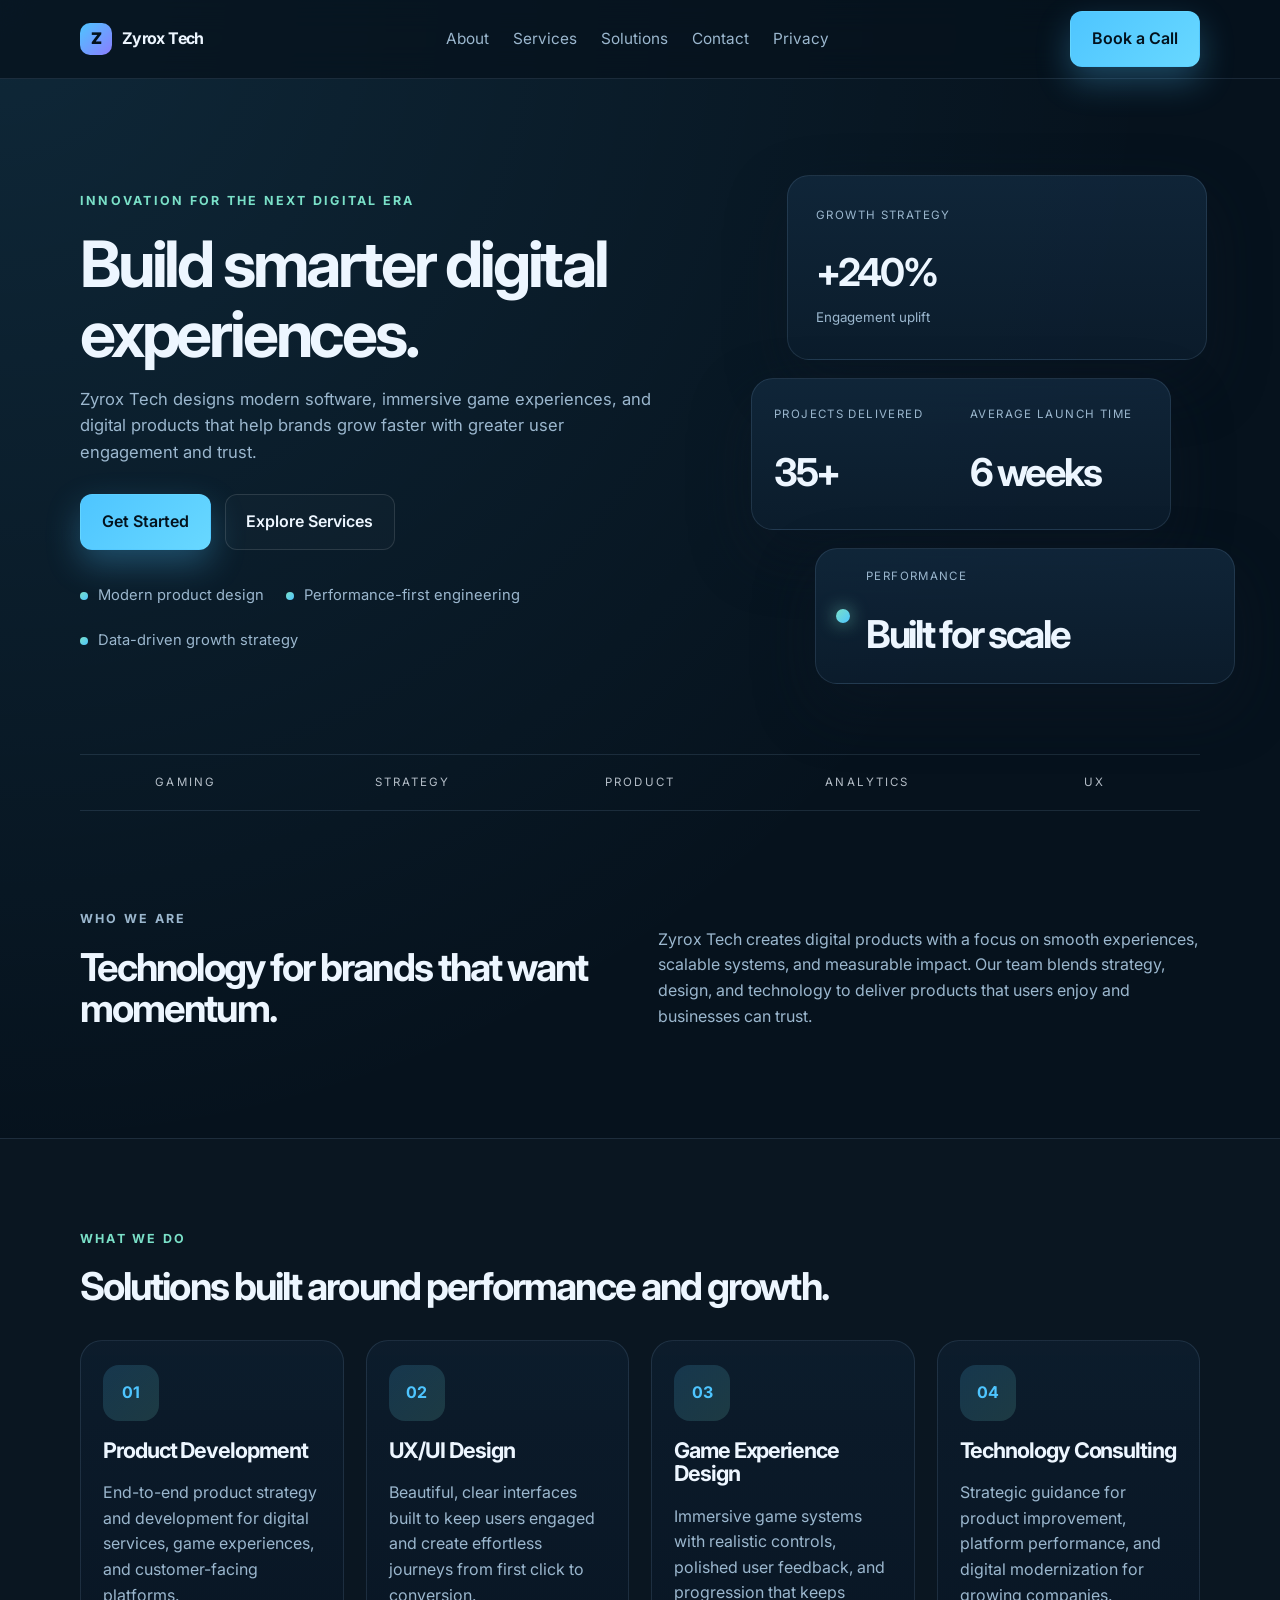
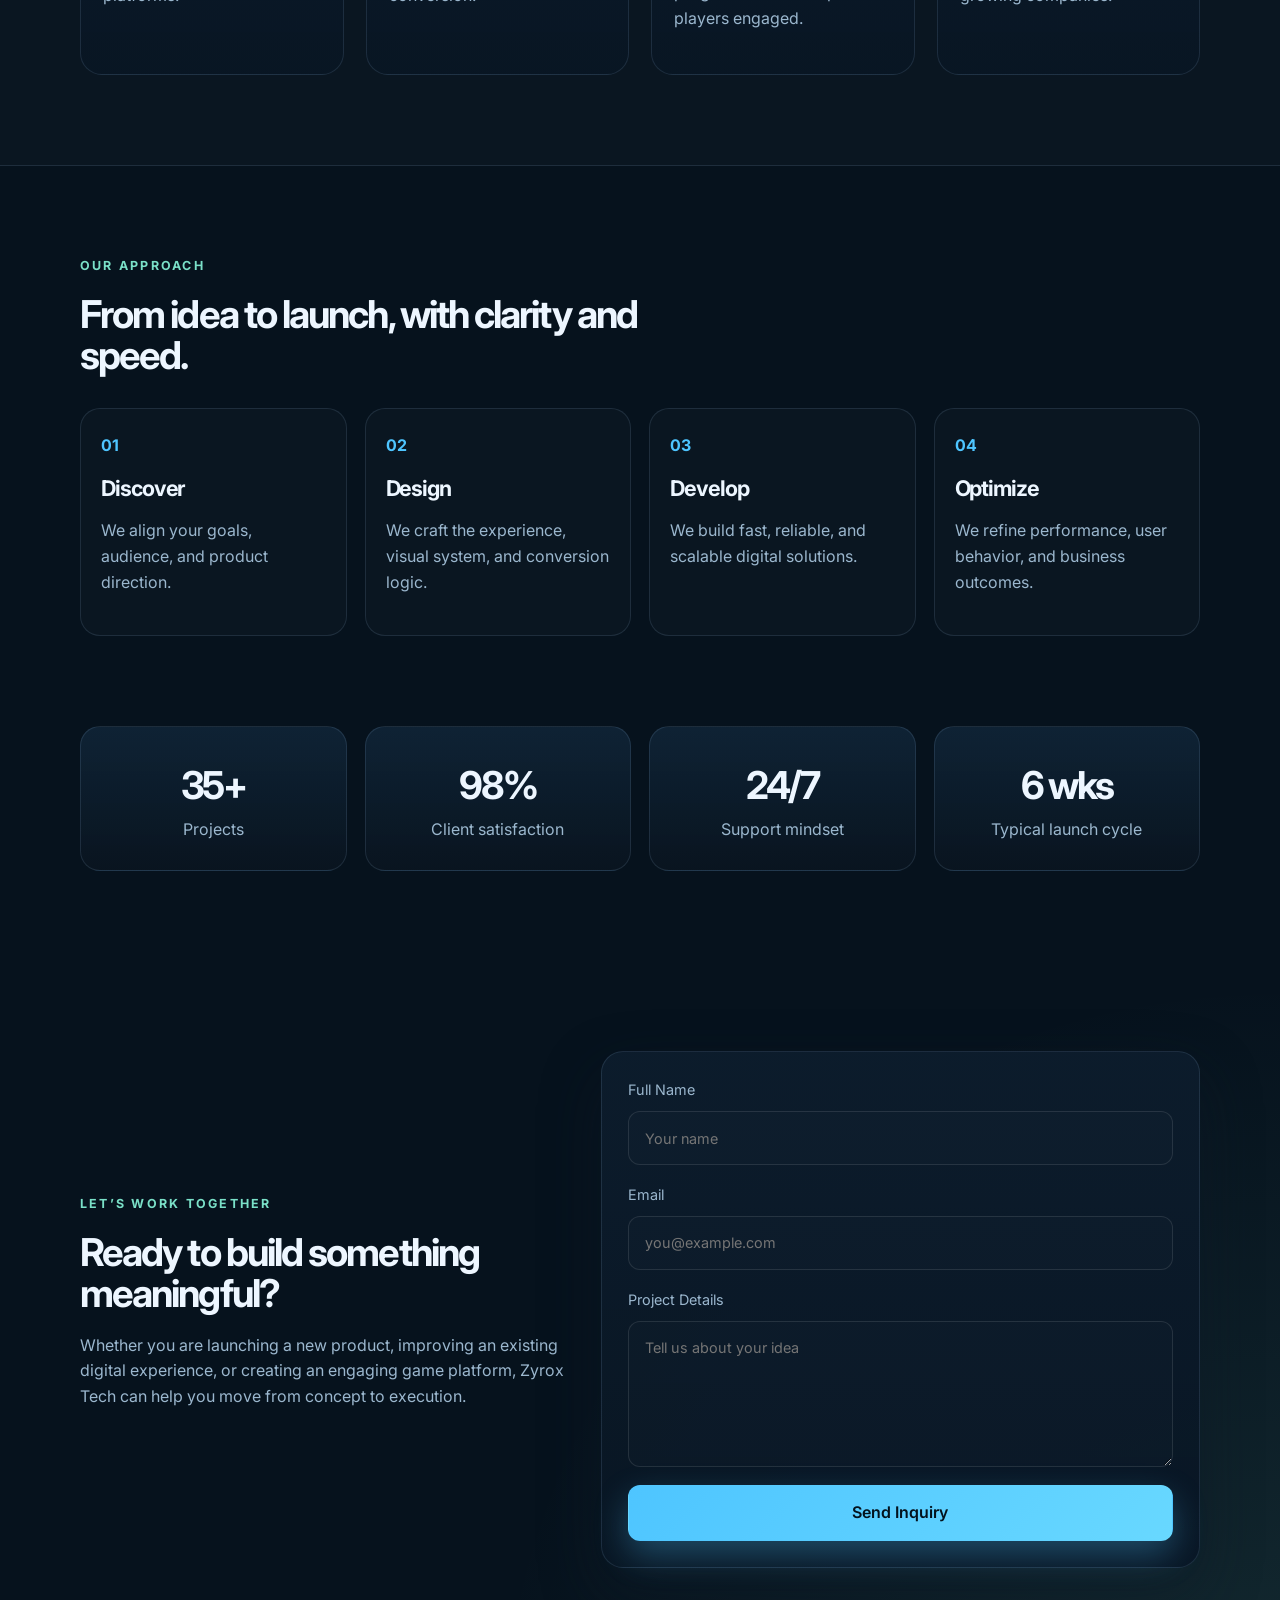
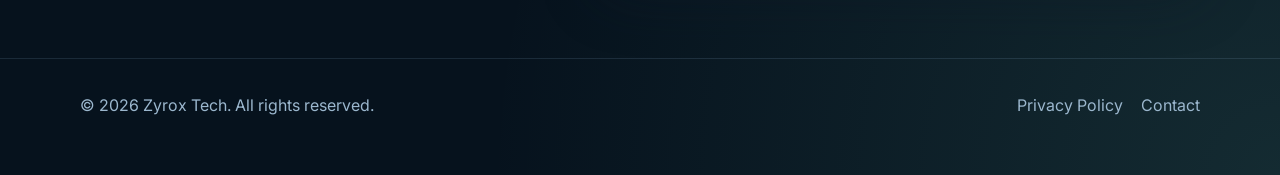
==== index.html @ b1bd2c1c "Create Zyrox Tech landing page and privacy policy website in the repository." ====
<!DOCTYPE html>
<html lang="en">
  <head>
    <meta charset="UTF-8" />
    <meta name="viewport" content="width=device-width, initial-scale=1.0" />
    <title>Zyrox Tech | Smart Tech Solutions</title>
    <meta
      name="description"
      content="Zyrox Tech builds modern digital experiences, gaming solutions, and technology services focused on performance, security, and user engagement."
    />
    <link rel="preconnect" href="https://fonts.googleapis.com" />
    <link rel="preconnect" href="https://fonts.gstatic.com" crossorigin />
    <link
      href="https://fonts.googleapis.com/css2?family=Inter:wght@400;500;600;700;800;900&display=swap"
      rel="stylesheet"
    />
    <link rel="stylesheet" href="styles.css" />
  </head>
  <body>
    <header class="site-header">
      <div class="container nav-wrap">
        <a href="index.html" class="brand" aria-label="Zyrox Tech home">
          <span class="brand-mark">Z</span>
          <span>Zyrox Tech</span>
        </a>

        <nav class="main-nav" aria-label="Main navigation">
          <a href="#about">About</a>
          <a href="#services">Services</a>
          <a href="#solutions">Solutions</a>
          <a href="#contact">Contact</a>
          <a href="privacy.html">Privacy</a>
        </nav>

        <a href="#contact" class="button button-primary header-button">Book a Call</a>
      </div>
    </header>

    <main>
      <section class="hero">
        <div class="container hero-grid">
          <div class="hero-copy">
            <p class="eyebrow">Innovation for the next digital era</p>
            <h1>Build smarter digital experiences.</h1>
            <p class="hero-text">
              Zyrox Tech designs modern software, immersive game experiences,
              and digital products that help brands grow faster with greater
              user engagement and trust.
            </p>
            <div class="hero-actions">
              <a href="#contact" class="button button-primary">Get Started</a>
              <a href="#services" class="button button-secondary">Explore Services</a>
            </div>

            <ul class="hero-points" aria-label="Highlights">
              <li>Modern product design</li>
              <li>Performance-first engineering</li>
              <li>Data-driven growth strategy</li>
            </ul>
          </div>

          <div class="hero-panel" aria-label="Business overview">
            <div class="panel-card top-card">
              <span class="label">Growth Strategy</span>
              <strong>+240%</strong>
              <small>Engagement uplift</small>
            </div>

            <div class="panel-card metric-card">
              <div>
                <span class="label">Projects Delivered</span>
                <strong>35+</strong>
              </div>
              <div>
                <span class="label">Average Launch Time</span>
                <strong>6 weeks</strong>
              </div>
            </div>

            <div class="panel-card mini-card">
              <div class="dot"></div>
              <div>
                <span class="label">Performance</span>
                <strong>Built for scale</strong>
              </div>
            </div>
          </div>
        </div>
      </section>

      <section class="logo-strip">
        <div class="container logo-row">
          <span>Gaming</span>
          <span>Strategy</span>
          <span>Product</span>
          <span>Analytics</span>
          <span>UX</span>
        </div>
      </section>

      <section id="about" class="section">
        <div class="container split-grid">
          <div>
            <p class="eyebrow">Who we are</p>
            <h2>Technology for brands that want momentum.</h2>
          </div>
          <div>
            <p>
              Zyrox Tech creates digital products with a focus on smooth
              experiences, scalable systems, and measurable impact. Our team
              blends strategy, design, and technology to deliver products that
              users enjoy and businesses can trust.
            </p>
          </div>
        </div>
      </section>

      <section id="services" class="section alt-section">
        <div class="container">
          <div class="section-head">
            <p class="eyebrow">What we do</p>
            <h2>Solutions built around performance and growth.</h2>
          </div>

          <div class="card-grid">
            <article class="info-card">
              <div class="icon">01</div>
              <h3>Product Development</h3>
              <p>
                End-to-end product strategy and development for digital services,
                game experiences, and customer-facing platforms.
              </p>
            </article>

            <article class="info-card">
              <div class="icon">02</div>
              <h3>UX/UI Design</h3>
              <p>
                Beautiful, clear interfaces built to keep users engaged and
                create effortless journeys from first click to conversion.
              </p>
            </article>

            <article class="info-card">
              <div class="icon">03</div>
              <h3>Game Experience Design</h3>
              <p>
                Immersive game systems with realistic controls, polished user
                feedback, and progression that keeps players engaged.
              </p>
            </article>

            <article class="info-card">
              <div class="icon">04</div>
              <h3>Technology Consulting</h3>
              <p>
                Strategic guidance for product improvement, platform performance,
                and digital modernization for growing companies.
              </p>
            </article>
          </div>
        </div>
      </section>

      <section id="solutions" class="section">
        <div class="container">
          <div class="section-head narrow">
            <p class="eyebrow">Our approach</p>
            <h2>From idea to launch, with clarity and speed.</h2>
          </div>

          <div class="process-grid">
            <div class="process-item">
              <span>01</span>
              <h3>Discover</h3>
              <p>We align your goals, audience, and product direction.</p>
            </div>
            <div class="process-item">
              <span>02</span>
              <h3>Design</h3>
              <p>We craft the experience, visual system, and conversion logic.</p>
            </div>
            <div class="process-item">
              <span>03</span>
              <h3>Develop</h3>
              <p>We build fast, reliable, and scalable digital solutions.</p>
            </div>
            <div class="process-item">
              <span>04</span>
              <h3>Optimize</h3>
              <p>We refine performance, user behavior, and business outcomes.</p>
            </div>
          </div>
        </div>
      </section>

      <section class="section stats-section">
        <div class="container stats-grid">
          <div>
            <strong>35+</strong>
            <span>Projects</span>
          </div>
          <div>
            <strong>98%</strong>
            <span>Client satisfaction</span>
          </div>
          <div>
            <strong>24/7</strong>
            <span>Support mindset</span>
          </div>
          <div>
            <strong>6 wks</strong>
            <span>Typical launch cycle</span>
          </div>
        </div>
      </section>

      <section id="contact" class="section contact-section">
        <div class="container contact-wrap">
          <div>
            <p class="eyebrow">Let’s work together</p>
            <h2>Ready to build something meaningful?</h2>
            <p class="contact-copy">
              Whether you are launching a new product, improving an existing
              digital experience, or creating an engaging game platform, Zyrox
              Tech can help you move from concept to execution.
            </p>
          </div>

          <form class="contact-form" action="mailto:zyroxtech5@gmail.com" method="post" enctype="text/plain">
            <label>
              Full Name
              <input type="text" name="name" placeholder="Your name" />
            </label>
            <label>
              Email
              <input type="email" name="email" placeholder="you@example.com" />
            </label>
            <label>
              Project Details
              <textarea name="message" rows="5" placeholder="Tell us about your idea"></textarea>
            </label>
            <button type="submit" class="button button-primary">Send Inquiry</button>
          </form>
        </div>
      </section>
    </main>

    <footer class="site-footer">
      <div class="container footer-wrap">
        <p>© <span id="year"></span> Zyrox Tech. All rights reserved.</p>
        <div class="footer-links">
          <a href="privacy.html">Privacy Policy</a>
          <a href="#contact">Contact</a>
        </div>
      </div>
    </footer>

    <script src="script.js"></script>
  </body>
</html>
---- styles.css ----
* {
  box-sizing: border-box;
}

:root {
  --bg: #06121d;
  --bg-soft: #0d1d2d;
  --panel: rgba(13, 29, 45, 0.75);
  --panel-strong: #11273b;
  --card: #102334;
  --card-2: #0c1d2d;
  --line: rgba(174, 213, 255, 0.12);
  --text: #edf6ff;
  --muted: #9bb7ce;
  --primary: #4ec5ff;
  --primary-2: #7ae0c8;
  --accent: #8a7dff;
  --shadow: 0 24px 60px rgba(14, 25, 38, 0.45);
}

html {
  scroll-behavior: smooth;
}

body {
  margin: 0;
  font-family: "Inter", sans-serif;
  background:
    radial-gradient(circle at top left, rgba(78, 197, 255, 0.12), transparent 32%),
    radial-gradient(circle at bottom right, rgba(122, 224, 200, 0.12), transparent 22%),
    var(--bg);
  color: var(--text);
  line-height: 1.6;
}

img {
  max-width: 100%;
  display: block;
}

a {
  color: inherit;
  text-decoration: none;
}

button,
input,
textarea {
  font: inherit;
}

.container {
  width: min(1120px, calc(100% - 32px));
  margin: 0 auto;
}

.site-header {
  position: sticky;
  top: 0;
  z-index: 30;
  backdrop-filter: blur(16px);
  background: rgba(6, 18, 29, 0.75);
  border-bottom: 1px solid var(--line);
}

.nav-wrap {
  display: flex;
  align-items: center;
  justify-content: space-between;
  min-height: 78px;
  gap: 24px;
}

.brand {
  display: inline-flex;
  align-items: center;
  gap: 10px;
  font-weight: 700;
  letter-spacing: -0.04em;
}

.brand-mark {
  display: grid;
  place-items: center;
  width: 32px;
  height: 32px;
  border-radius: 10px;
  background: linear-gradient(135deg, var(--primary), var(--accent));
  color: #03121d;
  font-weight: 900;
}

.main-nav {
  display: flex;
  align-items: center;
  gap: 24px;
  color: var(--muted);
  font-size: 0.96rem;
}

.main-nav a {
  transition: color 0.2s ease;
}

.main-nav a:hover,
.footer-links a:hover {
  color: var(--text);
}

.button {
  display: inline-flex;
  align-items: center;
  justify-content: center;
  padding: 0.9rem 1.3rem;
  border-radius: 12px;
  border: 1px solid transparent;
  font-weight: 600;
  transition: transform 0.2s ease, box-shadow 0.2s ease, border-color 0.2s ease;
}

.button:hover {
  transform: translateY(-1px);
}

.button-primary {
  background: linear-gradient(135deg, var(--primary), #68d8ff);
  color: #03121d;
  box-shadow: 0 14px 34px rgba(78, 197, 255, 0.3);
}

.button-secondary {
  border-color: rgba(255, 255, 255, 0.12);
  background: rgba(255, 255, 255, 0.02);
  color: var(--text);
}

.hero {
  padding: 96px 0 52px;
}

.hero-grid {
  display: grid;
  grid-template-columns: 1.15fr 0.85fr;
  align-items: center;
  gap: 40px;
}

.eyebrow {
  margin: 0 0 18px;
  color: var(--primary-2);
  font-size: 0.78rem;
  letter-spacing: 0.18em;
  text-transform: uppercase;
  font-weight: 700;
}

h1,
h2,
h3 {
  margin: 0 0 18px;
  letter-spacing: -0.05em;
  line-height: 1.08;
}

h1 {
  font-size: clamp(2.8rem, 5vw, 5rem);
  max-width: 620px;
}

h2 {
  font-size: clamp(2rem, 3vw, 3rem);
}

.hero-text,
.contact-copy,
.info-card p,
.process-item p,
.split-grid p,
.site-footer p {
  color: var(--muted);
}

.hero-text {
  max-width: 580px;
  font-size: 1.04rem;
}

.hero-actions {
  display: flex;
  gap: 14px;
  margin: 28px 0 34px;
  flex-wrap: wrap;
}

.hero-points {
  list-style: none;
  padding: 0;
  display: flex;
  flex-wrap: wrap;
  gap: 22px;
  color: var(--muted);
  font-size: 0.92rem;
}

.hero-points li {
  position: relative;
  padding-left: 18px;
}

.hero-points li::before {
  content: "";
  position: absolute;
  left: 0;
  top: 50%;
  transform: translateY(-50%);
  width: 8px;
  height: 8px;
  border-radius: 50%;
  background: linear-gradient(135deg, var(--primary-2), var(--primary));
}

.hero-panel {
  position: relative;
  min-height: 430px;
  display: flex;
  flex-direction: column;
  justify-content: center;
  gap: 18px;
}

.panel-card {
  width: min(420px, 100%);
  background: linear-gradient(180deg, rgba(17, 39, 59, 0.9), rgba(12, 29, 45, 0.9));
  border: 1px solid var(--line);
  border-radius: 22px;
  box-shadow: var(--shadow);
}

.top-card {
  padding: 30px 28px;
  margin-left: 46px;
  min-height: 130px;
}

.label {
  display: block;
  margin-bottom: 18px;
  color: var(--muted);
  font-size: 0.72rem;
  letter-spacing: 0.12em;
  text-transform: uppercase;
}

.top-card strong,
.metric-card strong,
.mini-card strong {
  display: block;
  font-size: clamp(1.8rem, 3vw, 2.4rem);
  letter-spacing: -0.06em;
}

.top-card small {
  color: var(--muted);
}

.metric-card {
  display: flex;
  justify-content: space-between;
  gap: 18px;
  padding: 26px 22px;
  margin-left: 10px;
}

.metric-card > div {
  flex: 1;
}

.mini-card {
  display: flex;
  align-items: center;
  gap: 16px;
  padding: 18px 20px;
  margin-left: 74px;
}

.dot {
  width: 14px;
  height: 14px;
  border-radius: 50%;
  background: linear-gradient(135deg, var(--primary-2), var(--primary));
  box-shadow: 0 0 18px rgba(122, 224, 200, 0.7);
}

.logo-strip {
  padding: 18px 0 8px;
}

.logo-row {
  display: grid;
  grid-template-columns: repeat(5, minmax(0, 1fr));
  gap: 16px;
  padding: 18px 0;
  border-top: 1px solid var(--line);
  border-bottom: 1px solid var(--line);
  color: rgba(237, 246, 255, 0.75);
  text-transform: uppercase;
  letter-spacing: 0.18em;
  font-size: 0.72rem;
  text-align: center;
}

.section {
  padding: 90px 0;
}

.alt-section {
  background: rgba(255, 255, 255, 0.015);
  border-top: 1px solid var(--line);
  border-bottom: 1px solid var(--line);
}

.split-grid {
  display: grid;
  grid-template-columns: 1fr 1fr;
  gap: 36px;
  align-items: center;
}

.section-head {
  margin-bottom: 32px;
}

.section-head.narrow {
  max-width: 670px;
}

.card-grid {
  display: grid;
  grid-template-columns: repeat(4, minmax(0, 1fr));
  gap: 22px;
}

.info-card {
  padding: 24px 22px 26px;
  border-radius: 22px;
  background: linear-gradient(180deg, rgba(13, 29, 45, 0.9), rgba(9, 22, 36, 0.95));
  border: 1px solid var(--line);
}

.icon {
  display: inline-flex;
  align-items: center;
  justify-content: center;
  width: 56px;
  height: 56px;
  border-radius: 16px;
  margin-bottom: 18px;
  background: linear-gradient(135deg, rgba(78, 197, 255, 0.16), rgba(122, 224, 200, 0.16));
  color: var(--primary);
  font-weight: 700;
}

.info-card h3,
.process-item h3 {
  font-size: 1.35rem;
}

.process-grid {
  display: grid;
  grid-template-columns: repeat(4, minmax(0, 1fr));
  gap: 18px;
}

.process-item {
  padding: 24px 20px;
  border-radius: 20px;
  background: rgba(255, 255, 255, 0.02);
  border: 1px solid var(--line);
}

.process-item span {
  display: inline-block;
  margin-bottom: 18px;
  color: var(--primary);
  font-weight: 700;
}

.stats-section {
  padding-top: 0;
}

.stats-grid {
  display: grid;
  grid-template-columns: repeat(4, minmax(0, 1fr));
  gap: 18px;
}

.stats-grid > div {
  padding: 28px 20px;
  text-align: center;
  border-radius: 20px;
  background: linear-gradient(180deg, rgba(17, 39, 59, 0.8), rgba(10, 21, 32, 0.92));
  border: 1px solid var(--line);
}

.stats-grid strong {
  display: block;
  font-size: clamp(1.9rem, 3vw, 2.7rem);
  letter-spacing: -0.06em;
}

.stats-grid span {
  color: var(--muted);
}

.contact-wrap {
  display: grid;
  grid-template-columns: 0.9fr 1.1fr;
  gap: 30px;
  align-items: center;
}

.contact-form {
  display: flex;
  flex-direction: column;
  gap: 18px;
  padding: 26px;
  border-radius: 22px;
  background: linear-gradient(180deg, rgba(13, 29, 45, 0.92), rgba(9, 22, 36, 0.95));
  border: 1px solid var(--line);
  box-shadow: var(--shadow);
}

.contact-form label {
  display: flex;
  flex-direction: column;
  gap: 10px;
  color: var(--muted);
  font-size: 0.9rem;
}

.contact-form input,
.contact-form textarea {
  width: 100%;
  border: 1px solid rgba(255, 255, 255, 0.1);
  border-radius: 12px;
  background: rgba(255, 255, 255, 0.012);
  padding: 0.9rem 1rem;
  color: var(--text);
  resize: vertical;
}

.contact-form input:focus,
.contact-form textarea:focus {
  outline: 2px solid rgba(78, 197, 255, 0.35);
  border-color: rgba(78, 197, 255, 0.38);
}

.site-footer {
  padding: 18px 0 40px;
  border-top: 1px solid var(--line);
}

.footer-wrap {
  display: flex;
  align-items: center;
  justify-content: space-between;
  gap: 18px;
  flex-wrap: wrap;
}

.footer-links {
  display: flex;
  align-items: center;
  gap: 18px;
  color: var(--muted);
}


.page-shell {
  padding: 82px 0 60px;
}

.policy-box {
  max-width: 920px;
  margin: 0 auto;
  padding: 40px 28px;
  border: 1px solid var(--line);
  background: rgba(13, 29, 45, 0.8);
  border-radius: 24px;
  box-shadow: var(--shadow);
}

.policy-box p,
.policy-box li,
.policy-box h2,
.policy-box h3 {
  color: var(--text);
}

.policy-box p,
.policy-box li {
  color: var(--muted);
}

.policy-box ul {
  margin-top: 12px;
  padding-left: 20px;
}

.policy-box h2 {
  margin-top: 28px;
}

@media (max-width: 980px) {
  .card-grid,
  .process-grid,
  .stats-grid,
  .logo-row {
    grid-template-columns: repeat(2, minmax(0, 1fr));
  }

  .hero-grid,
  .split-grid,
  .contact-wrap {
    grid-template-columns: 1fr;
  }
}

@media (max-width: 720px) {
  .main-nav {
    display: none;
  }

  .header-button {
    display: none;
  }

  .card-grid,
  .process-grid,
  .stats-grid,
  .logo-row {
    grid-template-columns: 1fr;
  }

  .hero {
    padding-top: 64px;
  }

  .hero-panel {
    min-height: auto;
  }

  .top-card,
  .metric-card,
  .mini-card {
    margin-left: 0;
  }

  .site-footer {
    padding-bottom: 32px;
  }
}
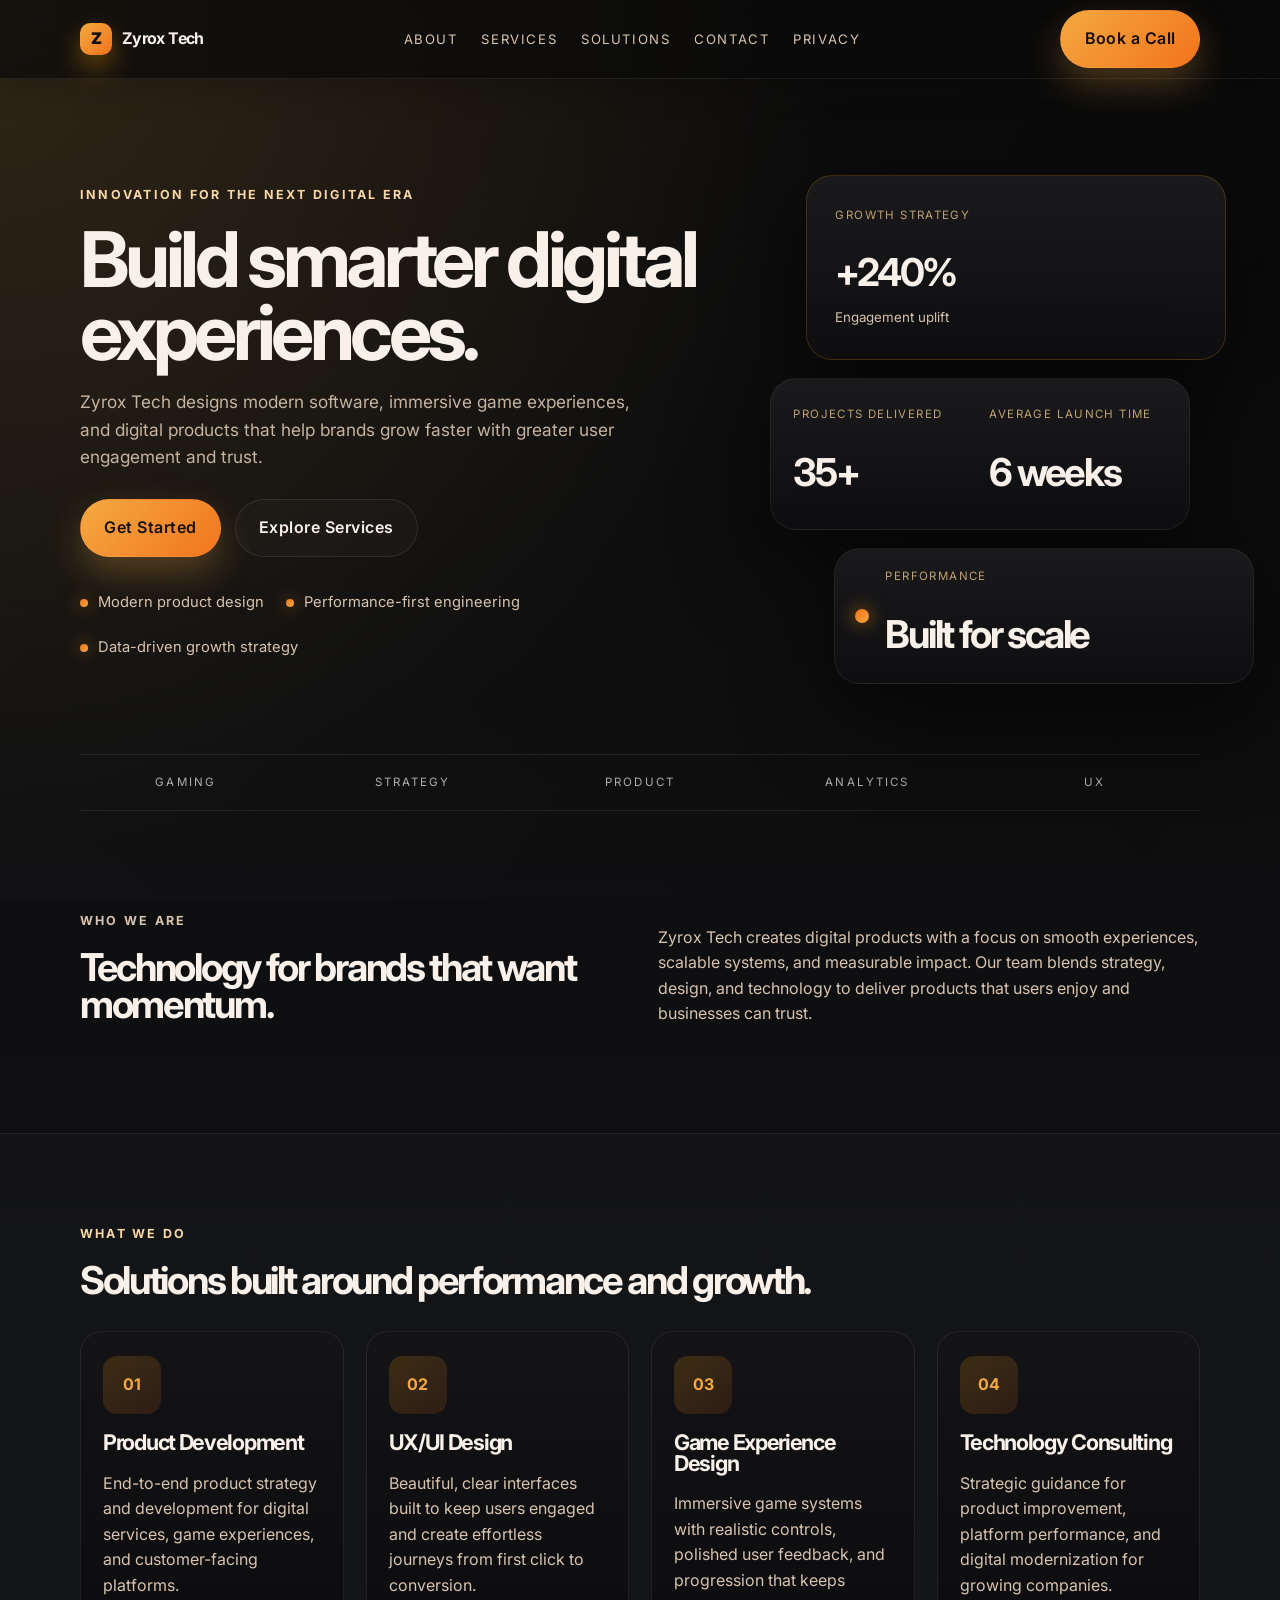
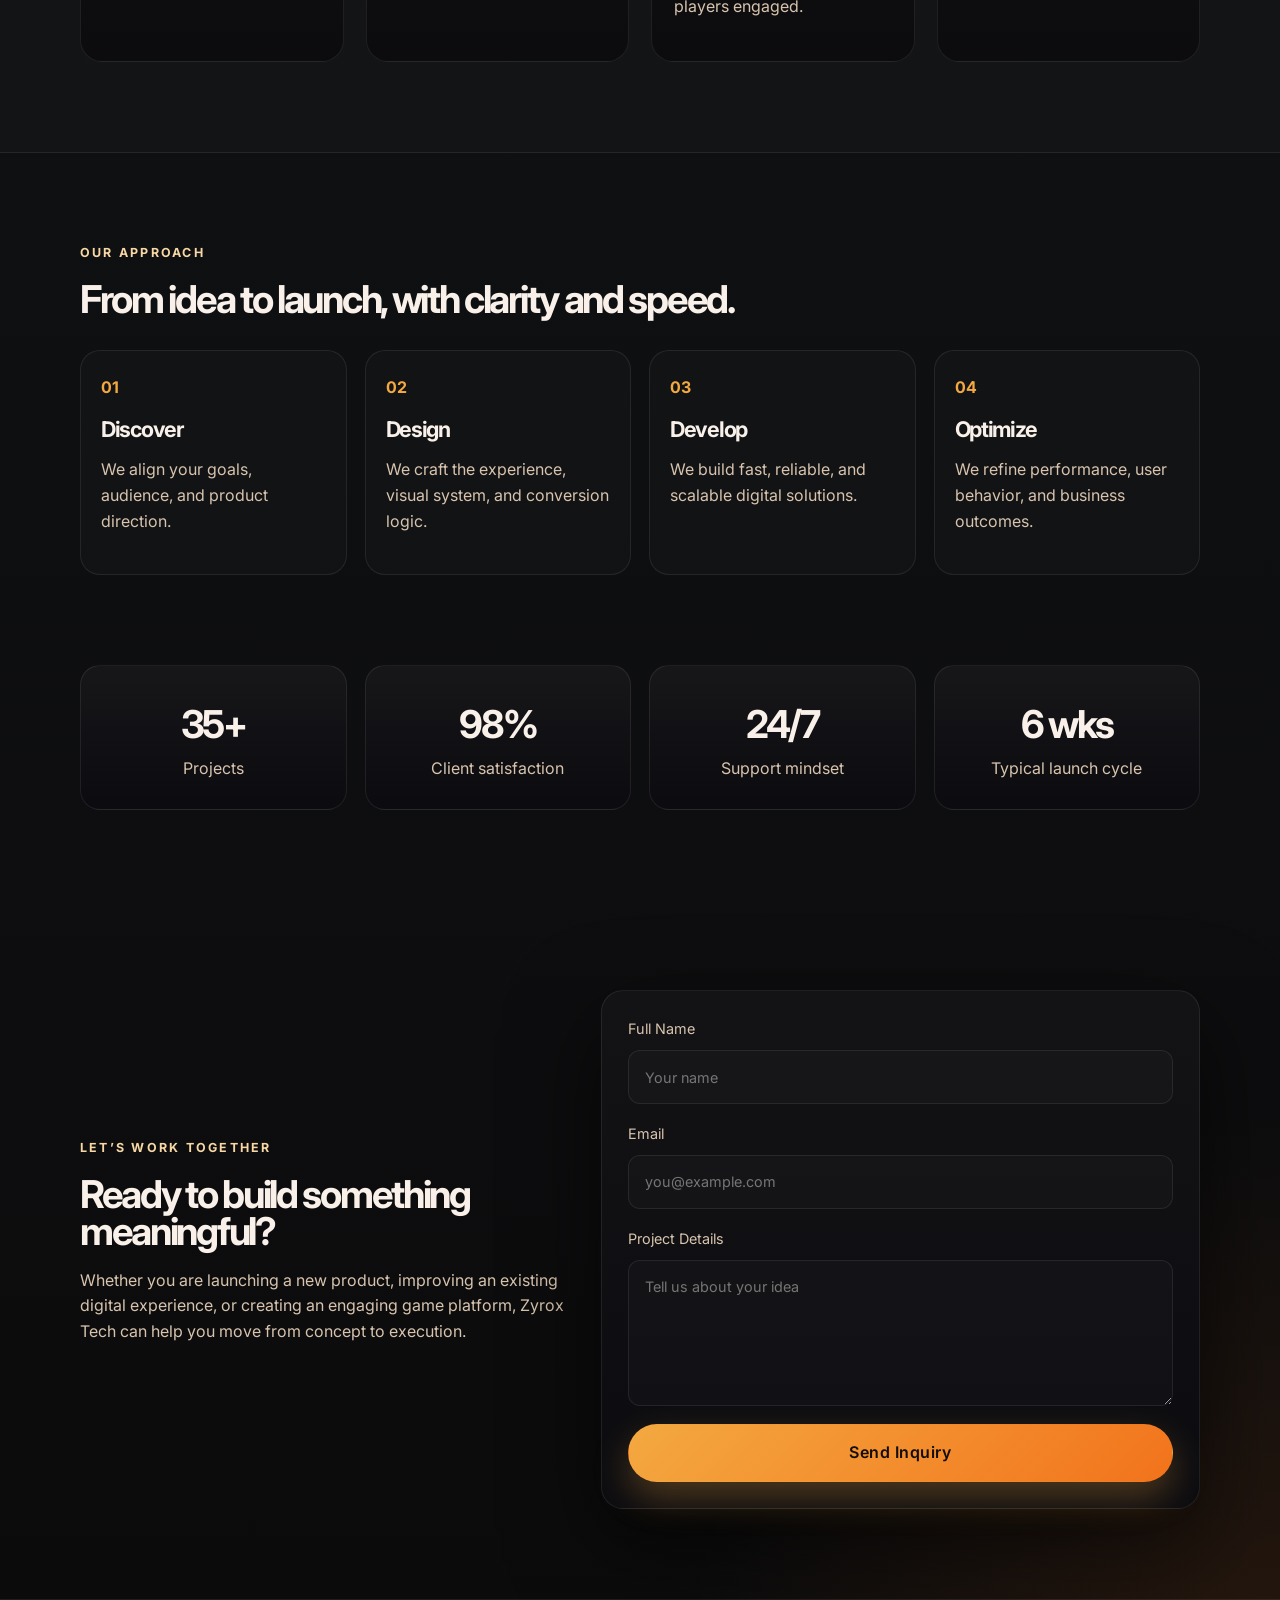
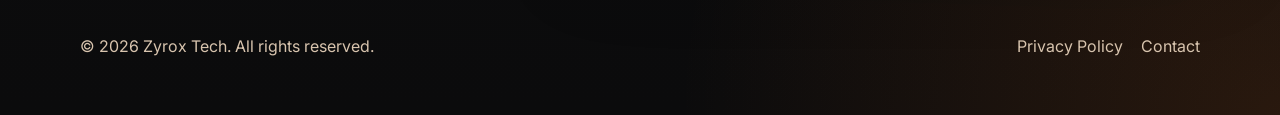
==== commit 03cf1dcc: "Add sitemap and deploy site metadata" ====
--- a/index.html
+++ b/index.html
@@ -14,6 +14,7 @@
       href="https://fonts.googleapis.com/css2?family=Inter:wght@400;500;600;700;800;900&display=swap"
       rel="stylesheet"
     />
+    <link rel="sitemap" type="application/xml" title="Sitemap" href="/sitemap.xml" />
     <link rel="stylesheet" href="styles.css" />
   </head>
   <body>
--- a/styles.css
+++ b/styles.css
@@ -3,19 +3,19 @@
 }
 
 :root {
-  --bg: #06121d;
-  --bg-soft: #0d1d2d;
-  --panel: rgba(13, 29, 45, 0.75);
-  --panel-strong: #11273b;
-  --card: #102334;
-  --card-2: #0c1d2d;
-  --line: rgba(174, 213, 255, 0.12);
-  --text: #edf6ff;
-  --muted: #9bb7ce;
-  --primary: #4ec5ff;
-  --primary-2: #7ae0c8;
-  --accent: #8a7dff;
-  --shadow: 0 24px 60px rgba(14, 25, 38, 0.45);
+  --bg: #0a0a0a;
+  --bg-soft: #121214;
+  --panel: rgba(18, 18, 21, 0.86);
+  --panel-strong: #1d1d1f;
+  --card: #121316;
+  --card-2: #17181a;
+  --line: rgba(255, 255, 255, 0.08);
+  --text: #f8f0e9;
+  --muted: #d8c4ae;
+  --primary: #f4a940;
+  --primary-2: #f2731b;
+  --accent: #f7d7a4;
+  --shadow: 0 32px 90px rgba(0, 0, 0, 0.58);
 }
 
 html {
@@ -26,11 +26,19 @@
   margin: 0;
   font-family: "Inter", sans-serif;
   background:
-    radial-gradient(circle at top left, rgba(78, 197, 255, 0.12), transparent 32%),
-    radial-gradient(circle at bottom right, rgba(122, 224, 200, 0.12), transparent 22%),
-    var(--bg);
+    radial-gradient(circle at top left, rgba(244, 169, 64, 0.15), transparent 24%),
+    radial-gradient(circle at bottom right, rgba(242, 115, 27, 0.13), transparent 17%),
+    linear-gradient(180deg, #090909 0%, #101113 42%, #0b0b0c 100%);
   color: var(--text);
   line-height: 1.6;
+}
+
+body::before {
+  content: "";
+  position: fixed;
+  inset: 0;
+  pointer-events: none;
+  background: linear-gradient(125deg, rgba(255, 255, 255, 0.025), rgba(255, 255, 255, 0));
 }
 
 img {
@@ -58,9 +66,10 @@
   position: sticky;
   top: 0;
   z-index: 30;
-  backdrop-filter: blur(16px);
-  background: rgba(6, 18, 29, 0.75);
+  backdrop-filter: blur(18px);
+  background: rgba(10, 10, 10, 0.72);
   border-bottom: 1px solid var(--line);
+  box-shadow: 0 10px 30px rgba(0, 0, 0, 0.18);
 }
 
 .nav-wrap {
@@ -85,9 +94,10 @@
   width: 32px;
   height: 32px;
   border-radius: 10px;
-  background: linear-gradient(135deg, var(--primary), var(--accent));
-  color: #03121d;
+  background: linear-gradient(135deg, var(--primary), var(--primary-2));
+  color: #120f0d;
   font-weight: 900;
+  box-shadow: 0 12px 26px rgba(245, 158, 11, 0.38);
 }
 
 .main-nav {
@@ -95,26 +105,48 @@
   align-items: center;
   gap: 24px;
   color: var(--muted);
-  font-size: 0.96rem;
+  font-size: 0.82rem;
+  letter-spacing: 0.12em;
+  text-transform: uppercase;
 }
 
 .main-nav a {
+  position: relative;
   transition: color 0.2s ease;
 }
 
 .main-nav a:hover,
+.main-nav a.active,
 .footer-links a:hover {
   color: var(--text);
 }
 
+.main-nav a::after {
+  content: "";
+  position: absolute;
+  left: 0;
+  bottom: -8px;
+  width: 100%;
+  height: 1px;
+  background: linear-gradient(90deg, var(--primary), transparent);
+  opacity: 0;
+  transition: opacity 0.2s ease;
+}
+
+.main-nav a:hover::after,
+.main-nav a.active::after {
+  opacity: 1;
+}
+
 .button {
   display: inline-flex;
   align-items: center;
   justify-content: center;
-  padding: 0.9rem 1.3rem;
-  border-radius: 12px;
+  padding: 0.95rem 1.45rem;
+  border-radius: 999px;
   border: 1px solid transparent;
   font-weight: 600;
+  letter-spacing: 0.03em;
   transition: transform 0.2s ease, box-shadow 0.2s ease, border-color 0.2s ease;
 }
 
@@ -123,13 +155,13 @@
 }
 
 .button-primary {
-  background: linear-gradient(135deg, var(--primary), #68d8ff);
-  color: #03121d;
-  box-shadow: 0 14px 34px rgba(78, 197, 255, 0.3);
+  background: linear-gradient(135deg, var(--primary), var(--primary-2));
+  color: #120d08;
+  box-shadow: 0 16px 36px rgba(244, 169, 64, 0.28);
 }
 
 .button-secondary {
-  border-color: rgba(255, 255, 255, 0.12);
+  border-color: rgba(255, 255, 255, 0.09);
   background: rgba(255, 255, 255, 0.02);
   color: var(--text);
 }
@@ -140,14 +172,14 @@
 
 .hero-grid {
   display: grid;
-  grid-template-columns: 1.15fr 0.85fr;
-  align-items: center;
-  gap: 40px;
+  grid-template-columns: 1.18fr 0.82fr;
+  align-items: center;
+  gap: 48px;
 }
 
 .eyebrow {
   margin: 0 0 18px;
-  color: var(--primary-2);
+  color: var(--accent);
   font-size: 0.78rem;
   letter-spacing: 0.18em;
   text-transform: uppercase;
@@ -158,12 +190,12 @@
 h2,
 h3 {
   margin: 0 0 18px;
-  letter-spacing: -0.05em;
-  line-height: 1.08;
+  letter-spacing: -0.06em;
+  line-height: 0.96;
 }
 
 h1 {
-  font-size: clamp(2.8rem, 5vw, 5rem);
+  font-size: clamp(3.1rem, 6vw, 6rem);
   max-width: 620px;
 }
 
@@ -181,8 +213,9 @@
 }
 
 .hero-text {
-  max-width: 580px;
-  font-size: 1.04rem;
+  max-width: 560px;
+  font-size: 1.08rem;
+  color: rgba(216, 196, 174, 0.9);
 }
 
 .hero-actions {
@@ -217,6 +250,7 @@
   height: 8px;
   border-radius: 50%;
   background: linear-gradient(135deg, var(--primary-2), var(--primary));
+  box-shadow: 0 0 16px rgba(245, 158, 11, 0.6);
 }
 
 .hero-panel {
@@ -230,9 +264,9 @@
 
 .panel-card {
   width: min(420px, 100%);
-  background: linear-gradient(180deg, rgba(17, 39, 59, 0.9), rgba(12, 29, 45, 0.9));
-  border: 1px solid var(--line);
-  border-radius: 22px;
+  background: linear-gradient(180deg, rgba(26, 25, 27, 0.98), rgba(15, 15, 18, 0.96));
+  border: 1px solid rgba(255, 255, 255, 0.06);
+  border-radius: 26px;
   box-shadow: var(--shadow);
 }
 
@@ -240,12 +274,13 @@
   padding: 30px 28px;
   margin-left: 46px;
   min-height: 130px;
+  border-color: rgba(245, 158, 11, 0.2);
 }
 
 .label {
   display: block;
   margin-bottom: 18px;
-  color: var(--muted);
+  color: rgba(247, 209, 138, 0.75);
   font-size: 0.72rem;
   letter-spacing: 0.12em;
   text-transform: uppercase;
@@ -288,7 +323,7 @@
   height: 14px;
   border-radius: 50%;
   background: linear-gradient(135deg, var(--primary-2), var(--primary));
-  box-shadow: 0 0 18px rgba(122, 224, 200, 0.7);
+  box-shadow: 0 0 18px rgba(245, 158, 11, 0.72);
 }
 
 .logo-strip {
@@ -302,7 +337,7 @@
   padding: 18px 0;
   border-top: 1px solid var(--line);
   border-bottom: 1px solid var(--line);
-  color: rgba(237, 246, 255, 0.75);
+  color: rgba(247, 241, 234, 0.7);
   text-transform: uppercase;
   letter-spacing: 0.18em;
   font-size: 0.72rem;
@@ -343,19 +378,26 @@
 .info-card {
   padding: 24px 22px 26px;
   border-radius: 22px;
-  background: linear-gradient(180deg, rgba(13, 29, 45, 0.9), rgba(9, 22, 36, 0.95));
+  background: linear-gradient(180deg, rgba(20, 20, 23, 0.95), rgba(12, 12, 14, 0.98));
   border: 1px solid var(--line);
+  transition: transform 0.2s ease, border-color 0.2s ease, box-shadow 0.2s ease;
+}
+
+.info-card:hover {
+  transform: translateY(-2px);
+  border-color: rgba(245, 158, 11, 0.28);
+  box-shadow: 0 18px 38px rgba(0, 0, 0, 0.2);
 }
 
 .icon {
   display: inline-flex;
   align-items: center;
   justify-content: center;
-  width: 56px;
-  height: 56px;
-  border-radius: 16px;
+  width: 58px;
+  height: 58px;
+  border-radius: 14px;
   margin-bottom: 18px;
-  background: linear-gradient(135deg, rgba(78, 197, 255, 0.16), rgba(122, 224, 200, 0.16));
+  background: linear-gradient(135deg, rgba(245, 158, 11, 0.18), rgba(249, 115, 22, 0.12));
   color: var(--primary);
   font-weight: 700;
 }
@@ -399,7 +441,7 @@
   padding: 28px 20px;
   text-align: center;
   border-radius: 20px;
-  background: linear-gradient(180deg, rgba(17, 39, 59, 0.8), rgba(10, 21, 32, 0.92));
+  background: linear-gradient(180deg, rgba(24, 23, 26, 0.9), rgba(12, 12, 16, 0.98));
   border: 1px solid var(--line);
 }
 
@@ -426,7 +468,7 @@
   gap: 18px;
   padding: 26px;
   border-radius: 22px;
-  background: linear-gradient(180deg, rgba(13, 29, 45, 0.92), rgba(9, 22, 36, 0.95));
+  background: linear-gradient(180deg, rgba(20, 20, 23, 0.96), rgba(12, 12, 16, 0.98));
   border: 1px solid var(--line);
   box-shadow: var(--shadow);
 }
@@ -442,9 +484,9 @@
 .contact-form input,
 .contact-form textarea {
   width: 100%;
-  border: 1px solid rgba(255, 255, 255, 0.1);
+  border: 1px solid rgba(255, 255, 255, 0.08);
   border-radius: 12px;
-  background: rgba(255, 255, 255, 0.012);
+  background: rgba(255, 255, 255, 0.02);
   padding: 0.9rem 1rem;
   color: var(--text);
   resize: vertical;
@@ -452,8 +494,8 @@
 
 .contact-form input:focus,
 .contact-form textarea:focus {
-  outline: 2px solid rgba(78, 197, 255, 0.35);
-  border-color: rgba(78, 197, 255, 0.38);
+  outline: 2px solid rgba(245, 158, 11, 0.34);
+  border-color: rgba(245, 158, 11, 0.42);
 }
 
 .site-footer {
@@ -475,7 +517,6 @@
   gap: 18px;
   color: var(--muted);
 }
-
 
 .page-shell {
   padding: 82px 0 60px;
@@ -486,7 +527,7 @@
   margin: 0 auto;
   padding: 40px 28px;
   border: 1px solid var(--line);
-  background: rgba(13, 29, 45, 0.8);
+  background: rgba(20, 20, 23, 0.9);
   border-radius: 24px;
   box-shadow: var(--shadow);
 }
